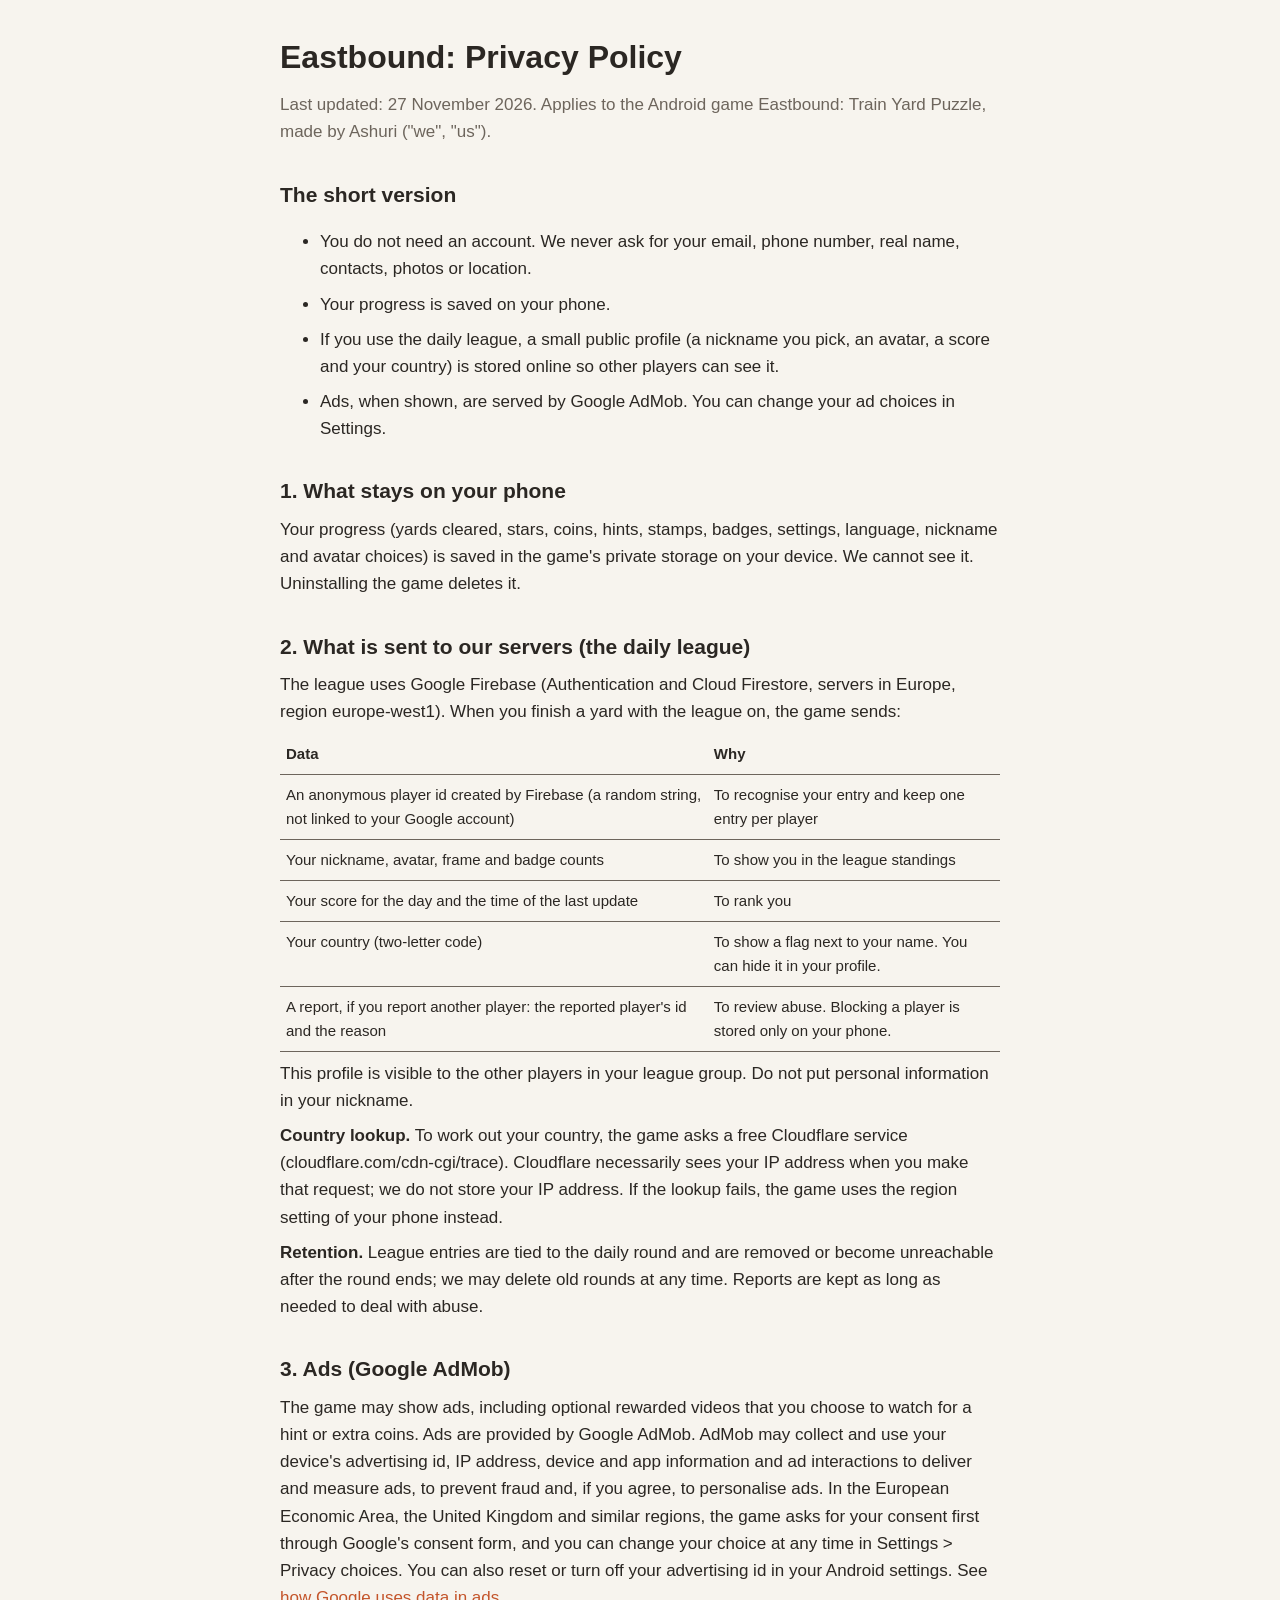
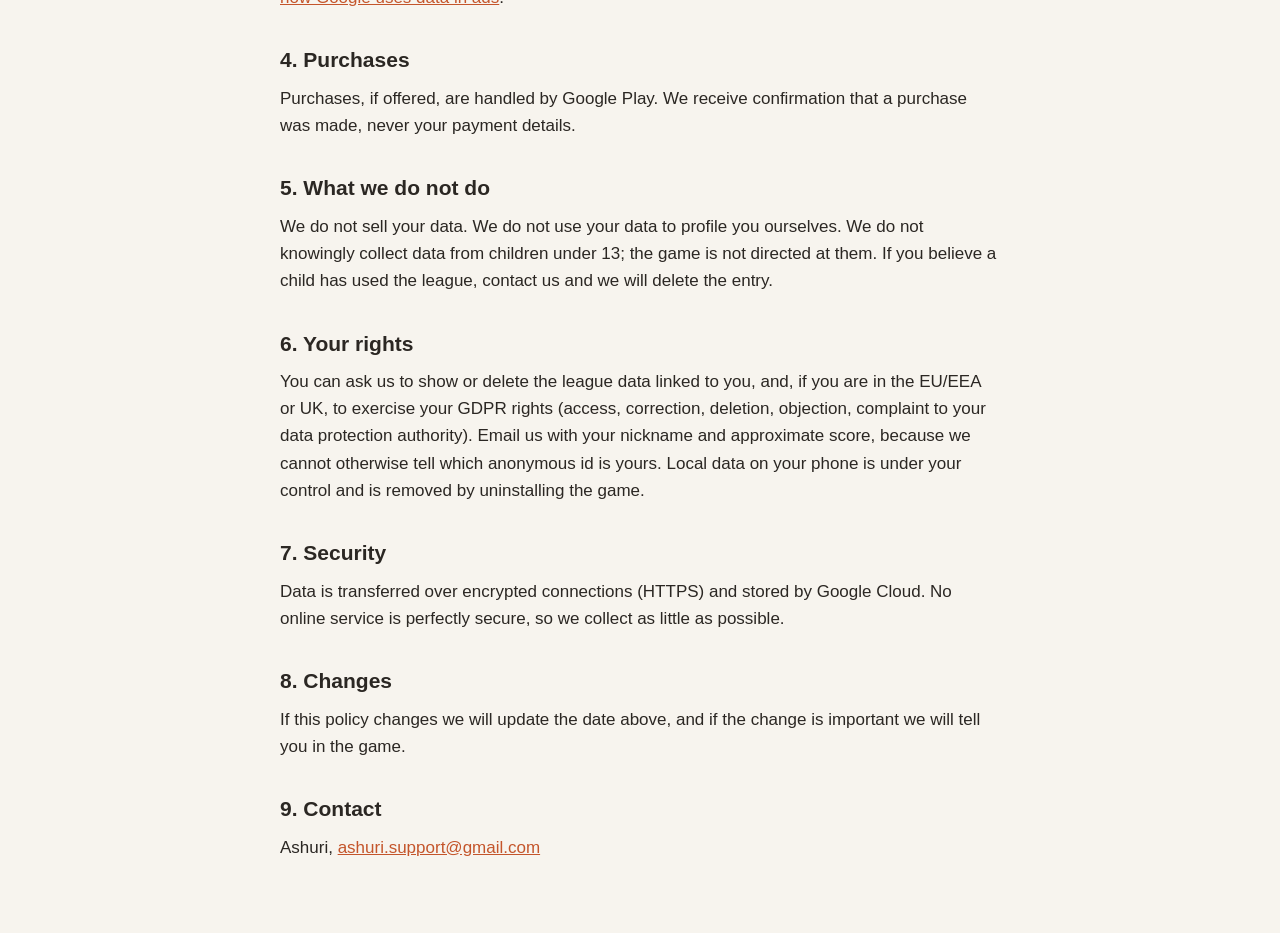
==== eastbound/privacy.html @ ae188632 "Eastbound privacy policy and terms Co-Authored-By: Claude Sonnet 5.5 <noreply@anthropic.com>" ====
<!doctype html>
<html lang="en"><head><meta charset="utf-8"><meta name="viewport" content="width=device-width,initial-scale=1">
<title>Eastbound: Privacy Policy</title><link rel="stylesheet" href="style.css"></head><body><main>
<h1>Eastbound: Privacy Policy</h1>
<p class="mut">Last updated: 27 November 2026. Applies to the Android game Eastbound: Train Yard Puzzle, made by Ashuri ("we", "us").</p>

<h2>The short version</h2>
<ul>
<li>You do not need an account. We never ask for your email, phone number, real name, contacts, photos or location.</li>
<li>Your progress is saved on your phone.</li>
<li>If you use the daily league, a small public profile (a nickname you pick, an avatar, a score and your country) is stored online so other players can see it.</li>
<li>Ads, when shown, are served by Google AdMob. You can change your ad choices in Settings.</li>
</ul>

<h2>1. What stays on your phone</h2>
<p>Your progress (yards cleared, stars, coins, hints, stamps, badges, settings, language, nickname and avatar choices) is saved in the game's private storage on your device. We cannot see it. Uninstalling the game deletes it.</p>

<h2>2. What is sent to our servers (the daily league)</h2>
<p>The league uses Google Firebase (Authentication and Cloud Firestore, servers in Europe, region europe-west1). When you finish a yard with the league on, the game sends:</p>
<table>
<tr><th>Data</th><th>Why</th></tr>
<tr><td>An anonymous player id created by Firebase (a random string, not linked to your Google account)</td><td>To recognise your entry and keep one entry per player</td></tr>
<tr><td>Your nickname, avatar, frame and badge counts</td><td>To show you in the league standings</td></tr>
<tr><td>Your score for the day and the time of the last update</td><td>To rank you</td></tr>
<tr><td>Your country (two-letter code)</td><td>To show a flag next to your name. You can hide it in your profile.</td></tr>
<tr><td>A report, if you report another player: the reported player's id and the reason</td><td>To review abuse. Blocking a player is stored only on your phone.</td></tr>
</table>
<p>This profile is visible to the other players in your league group. Do not put personal information in your nickname.</p>
<p><b>Country lookup.</b> To work out your country, the game asks a free Cloudflare service (cloudflare.com/cdn-cgi/trace). Cloudflare necessarily sees your IP address when you make that request; we do not store your IP address. If the lookup fails, the game uses the region setting of your phone instead.</p>
<p><b>Retention.</b> League entries are tied to the daily round and are removed or become unreachable after the round ends; we may delete old rounds at any time. Reports are kept as long as needed to deal with abuse.</p>

<h2>3. Ads (Google AdMob)</h2>
<p>The game may show ads, including optional rewarded videos that you choose to watch for a hint or extra coins. Ads are provided by Google AdMob. AdMob may collect and use your device's advertising id, IP address, device and app information and ad interactions to deliver and measure ads, to prevent fraud and, if you agree, to personalise ads. In the European Economic Area, the United Kingdom and similar regions, the game asks for your consent first through Google's consent form, and you can change your choice at any time in Settings > Privacy choices. You can also reset or turn off your advertising id in your Android settings. See <a href="https://policies.google.com/technologies/ads">how Google uses data in ads</a>.</p>

<h2>4. Purchases</h2>
<p>Purchases, if offered, are handled by Google Play. We receive confirmation that a purchase was made, never your payment details.</p>

<h2>5. What we do not do</h2>
<p>We do not sell your data. We do not use your data to profile you ourselves. We do not knowingly collect data from children under 13; the game is not directed at them. If you believe a child has used the league, contact us and we will delete the entry.</p>

<h2>6. Your rights</h2>
<p>You can ask us to show or delete the league data linked to you, and, if you are in the EU/EEA or UK, to exercise your GDPR rights (access, correction, deletion, objection, complaint to your data protection authority). Email us with your nickname and approximate score, because we cannot otherwise tell which anonymous id is yours. Local data on your phone is under your control and is removed by uninstalling the game.</p>

<h2>7. Security</h2>
<p>Data is transferred over encrypted connections (HTTPS) and stored by Google Cloud. No online service is perfectly secure, so we collect as little as possible.</p>

<h2>8. Changes</h2>
<p>If this policy changes we will update the date above, and if the change is important we will tell you in the game.</p>

<h2>9. Contact</h2>
<p>Ashuri, <a href="mailto:ashuri.support@gmail.com">ashuri.support@gmail.com</a></p>
</main></body></html>
---- eastbound/style.css ----
:root{--bg:#f7f4ee;--fg:#2b2723;--mut:#6d655c;--ac:#c4552b}
@media(prefers-color-scheme:dark){:root{--bg:#1d1b19;--fg:#ece6dc;--mut:#a39a8d;--ac:#e8855f}}
body{margin:0;background:var(--bg);color:var(--fg);font:17px/1.6 -apple-system,Inter,Segoe UI,Roboto,sans-serif}
main{max-width:720px;margin:0 auto;padding:32px 20px 64px}
h1{font-size:32px;margin:0 0 4px}h2{font-size:21px;margin:32px 0 8px}
p,li{margin:8px 0}.mut{color:var(--mut)}a{color:var(--ac)}
table{border-collapse:collapse;width:100%;font-size:15px}td,th{border-bottom:1px solid var(--mut);padding:8px 6px;text-align:left;vertical-align:top}
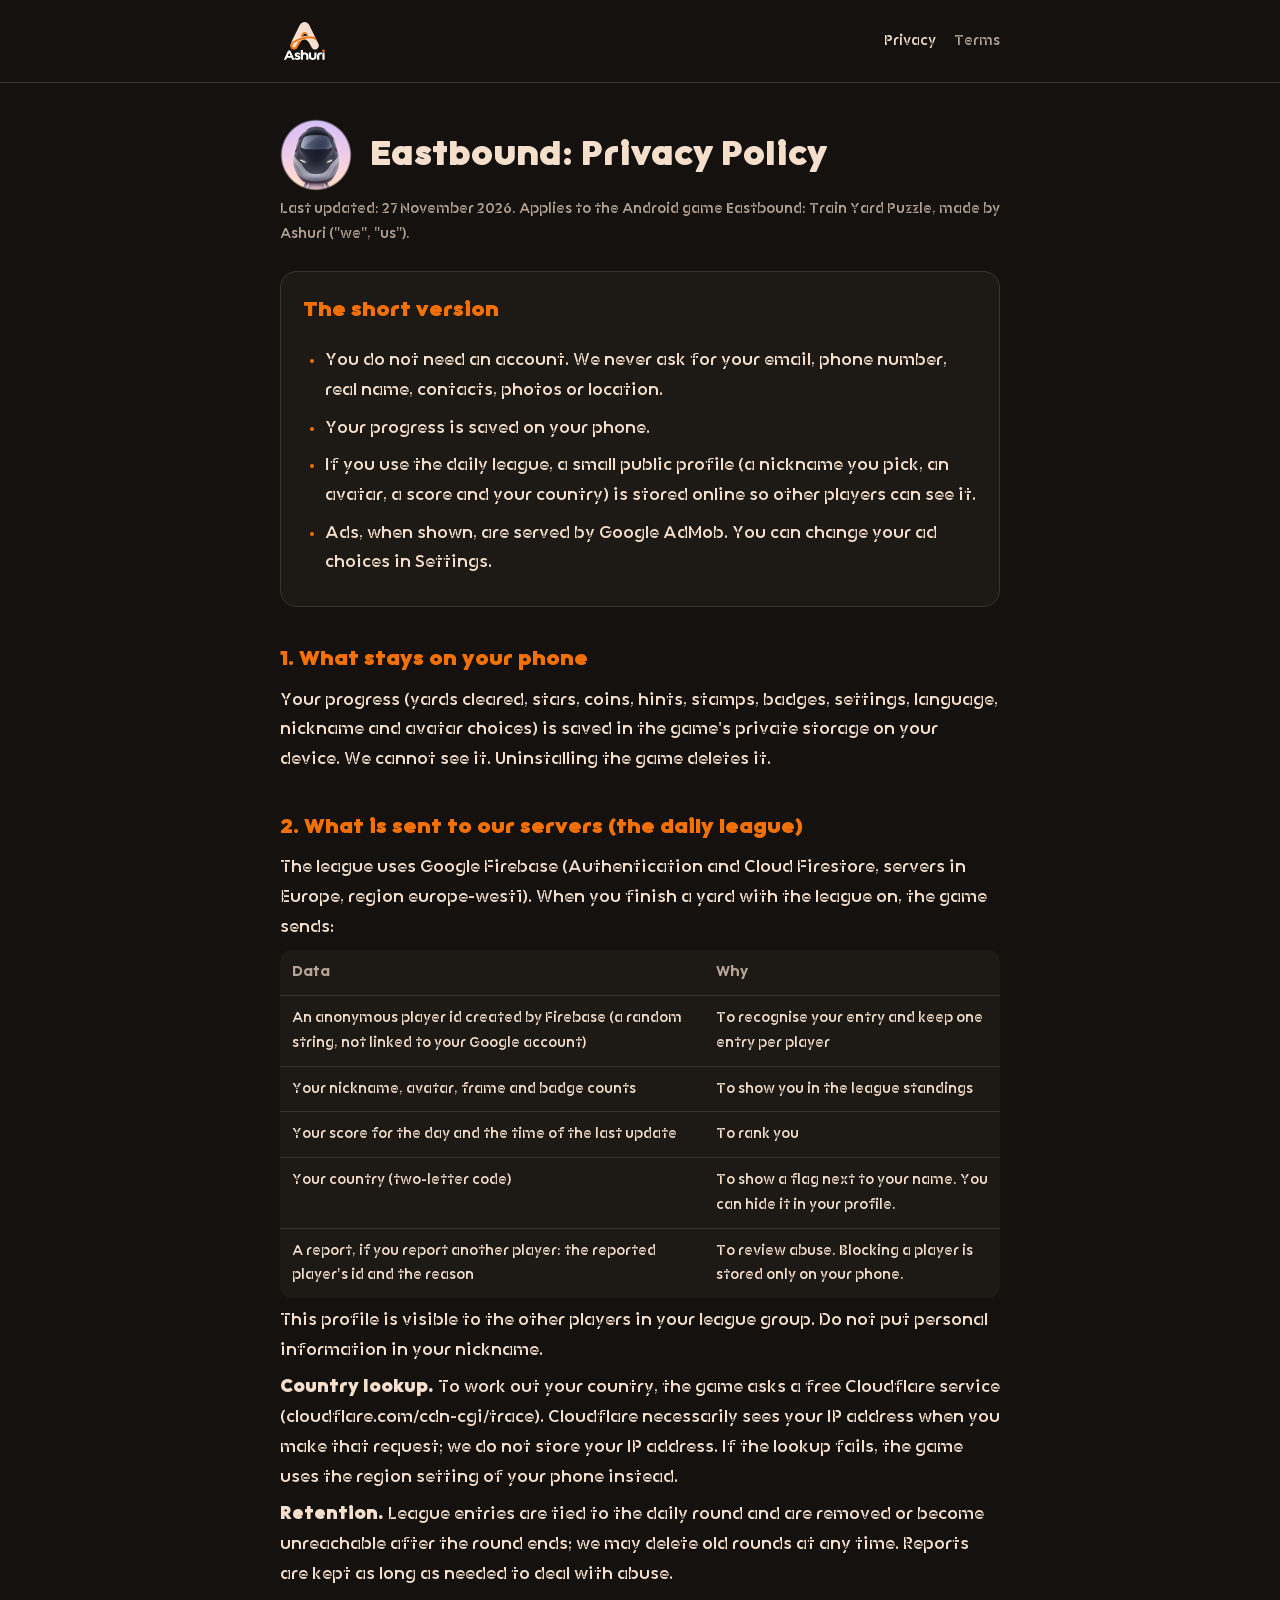
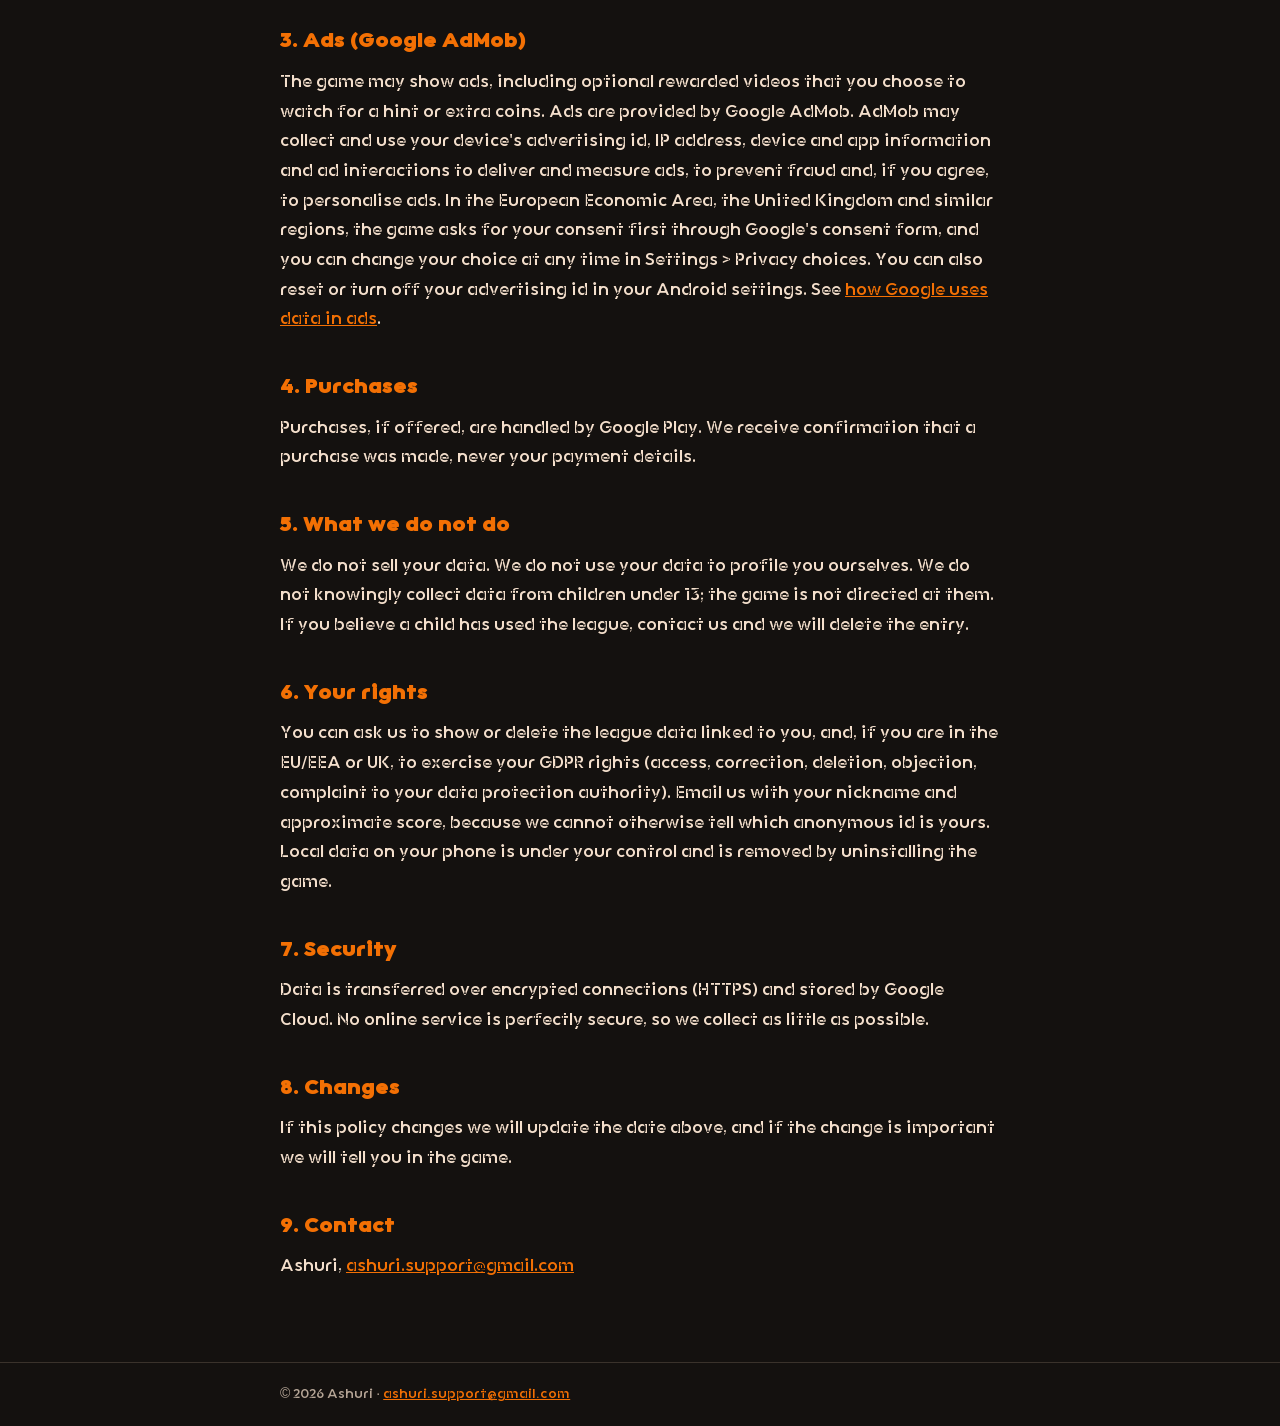
==== commit fb67e65a: "Brand the pages: Ashuri logo, AshuriSans, brand colours Co-Authored-By: Claude Sonnet 5.5 <noreply@a" ====
--- a/eastbound/privacy.html
+++ b/eastbound/privacy.html
@@ -1,16 +1,16 @@
 <!doctype html>
 <html lang="en"><head><meta charset="utf-8"><meta name="viewport" content="width=device-width,initial-scale=1">
-<title>Eastbound: Privacy Policy</title><link rel="stylesheet" href="style.css"></head><body><main>
-<h1>Eastbound: Privacy Policy</h1>
-<p class="mut">Last updated: 27 November 2026. Applies to the Android game Eastbound: Train Yard Puzzle, made by Ashuri ("we", "us").</p>
+<title>Eastbound: Privacy Policy</title><link rel="stylesheet" href="style.css"><meta name="theme-color" content="#14110F"><link rel="icon" href="../assets/symbol.svg"></head><body><header><div class="bar"><a href="../"><img class="logo" src="../assets/logo.svg" alt="Ashuri"></a><nav><a href="../eastbound/privacy.html" class="on">Privacy</a><a href="../eastbound/terms.html">Terms</a></nav></div></header><main>
+<div class="hero"><img src="../assets/eastbound-icon.png" alt="Eastbound"><div><h1>Eastbound: Privacy Policy</h1></div></div>
+<p class="sub">Last updated: 27 November 2026. Applies to the Android game Eastbound: Train Yard Puzzle, made by Ashuri ("we", "us").</p>
 
-<h2>The short version</h2>
+<div class="short"><h2>The short version</h2>
 <ul>
 <li>You do not need an account. We never ask for your email, phone number, real name, contacts, photos or location.</li>
 <li>Your progress is saved on your phone.</li>
 <li>If you use the daily league, a small public profile (a nickname you pick, an avatar, a score and your country) is stored online so other players can see it.</li>
 <li>Ads, when shown, are served by Google AdMob. You can change your ad choices in Settings.</li>
-</ul>
+</ul></div>
 
 <h2>1. What stays on your phone</h2>
 <p>Your progress (yards cleared, stars, coins, hints, stamps, badges, settings, language, nickname and avatar choices) is saved in the game's private storage on your device. We cannot see it. Uninstalling the game deletes it.</p>
@@ -49,4 +49,4 @@
 
 <h2>9. Contact</h2>
 <p>Ashuri, <a href="mailto:ashuri.support@gmail.com">ashuri.support@gmail.com</a></p>
-</main></body></html>
+</main><footer><div>© 2026 Ashuri · <a href="mailto:ashuri.support@gmail.com">ashuri.support@gmail.com</a></div></footer></body></html>
--- a/eastbound/style.css
+++ b/eastbound/style.css
@@ -1,7 +1,29 @@
-:root{--bg:#f7f4ee;--fg:#2b2723;--mut:#6d655c;--ac:#c4552b}
-@media(prefers-color-scheme:dark){:root{--bg:#1d1b19;--fg:#ece6dc;--mut:#a39a8d;--ac:#e8855f}}
-body{margin:0;background:var(--bg);color:var(--fg);font:17px/1.6 -apple-system,Inter,Segoe UI,Roboto,sans-serif}
-main{max-width:720px;margin:0 auto;padding:32px 20px 64px}
-h1{font-size:32px;margin:0 0 4px}h2{font-size:21px;margin:32px 0 8px}
-p,li{margin:8px 0}.mut{color:var(--mut)}a{color:var(--ac)}
-table{border-collapse:collapse;width:100%;font-size:15px}td,th{border-bottom:1px solid var(--mut);padding:8px 6px;text-align:left;vertical-align:top}
+@font-face{font-family:AshuriSans;src:url(../assets/AshuriSans-Normal-Light.woff2) format("woff2");font-weight:300}
+@font-face{font-family:AshuriSans;src:url(../assets/AshuriSans-Normal-Regular.woff2) format("woff2");font-weight:400}
+@font-face{font-family:AshuriSans;src:url(../assets/AshuriSans-Normal-Bold.woff2) format("woff2");font-weight:700}
+:root{--bg:#14110F;--card:#1D1915;--fg:#F4DFCC;--mut:#B5A596;--ac:#F37004;--line:#3A322B}
+*{box-sizing:border-box}
+body{margin:0;background:var(--bg);color:var(--fg);font:300 18px/1.65 AshuriSans,-apple-system,"Segoe UI",Roboto,sans-serif}
+header{border-bottom:1px solid var(--line)}
+.bar{max-width:760px;margin:0 auto;padding:18px 20px;display:flex;align-items:center;gap:14px}
+.bar img.logo{height:46px;width:auto;display:block}
+.bar nav{margin-left:auto;display:flex;gap:18px;font-size:15px}
+.bar nav a{color:var(--mut);text-decoration:none}.bar nav a:hover,.bar nav a.on{color:var(--fg)}
+main{max-width:760px;margin:0 auto;padding:36px 20px 72px}
+.hero{display:flex;align-items:center;gap:18px;margin-bottom:6px}
+.hero img{width:72px;height:72px;border-radius:16px}
+h1{font-weight:700;font-size:34px;line-height:1.15;margin:0}
+.sub{color:var(--mut);margin:6px 0 0;font-size:15px}
+h2{font-weight:700;font-size:21px;margin:36px 0 6px;color:var(--ac)}
+p,li{margin:8px 0}ul{padding-left:22px}li::marker{color:var(--ac)}
+.mut{color:var(--mut)}a{color:var(--ac)}
+.short{background:var(--card);border:1px solid var(--line);border-radius:16px;padding:6px 22px 10px;margin:24px 0}
+.short h2{margin-top:16px}
+table{border-collapse:collapse;width:100%;font-size:15px;background:var(--card);border-radius:12px;overflow:hidden}
+td,th{border-bottom:1px solid var(--line);padding:10px 12px;text-align:left;vertical-align:top}th{color:var(--mut);font-weight:400}
+tr:last-child td{border-bottom:0}
+footer{border-top:1px solid var(--line);color:var(--mut);font-size:14px}
+footer div{max-width:760px;margin:0 auto;padding:20px}
+.card{display:flex;align-items:center;gap:16px;background:var(--card);border:1px solid var(--line);border-radius:16px;padding:16px;margin-top:20px;text-decoration:none;color:var(--fg)}
+.card img{width:64px;height:64px;border-radius:14px}.card b{font-size:20px;display:block}.card span{color:var(--mut);font-size:15px}
+@media(max-width:480px){.bar nav{gap:12px;font-size:14px}h1{font-size:28px}}
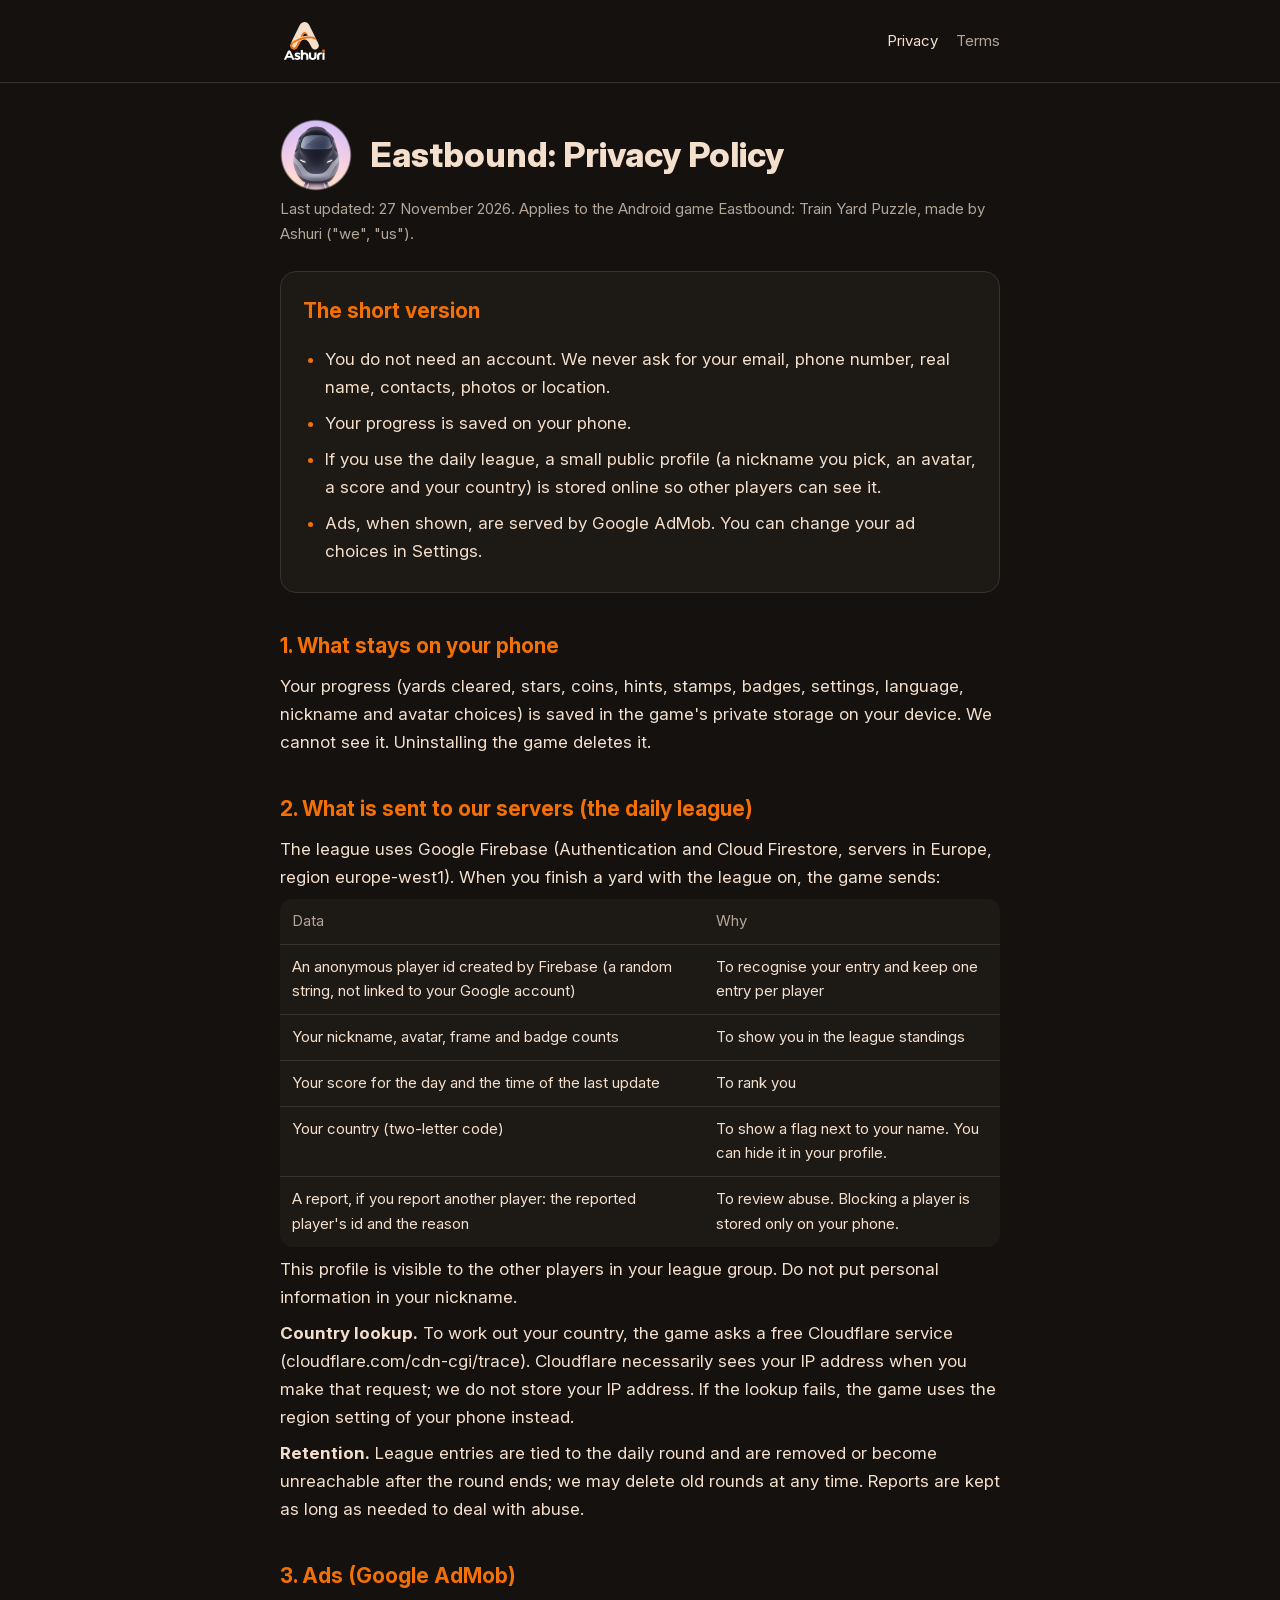
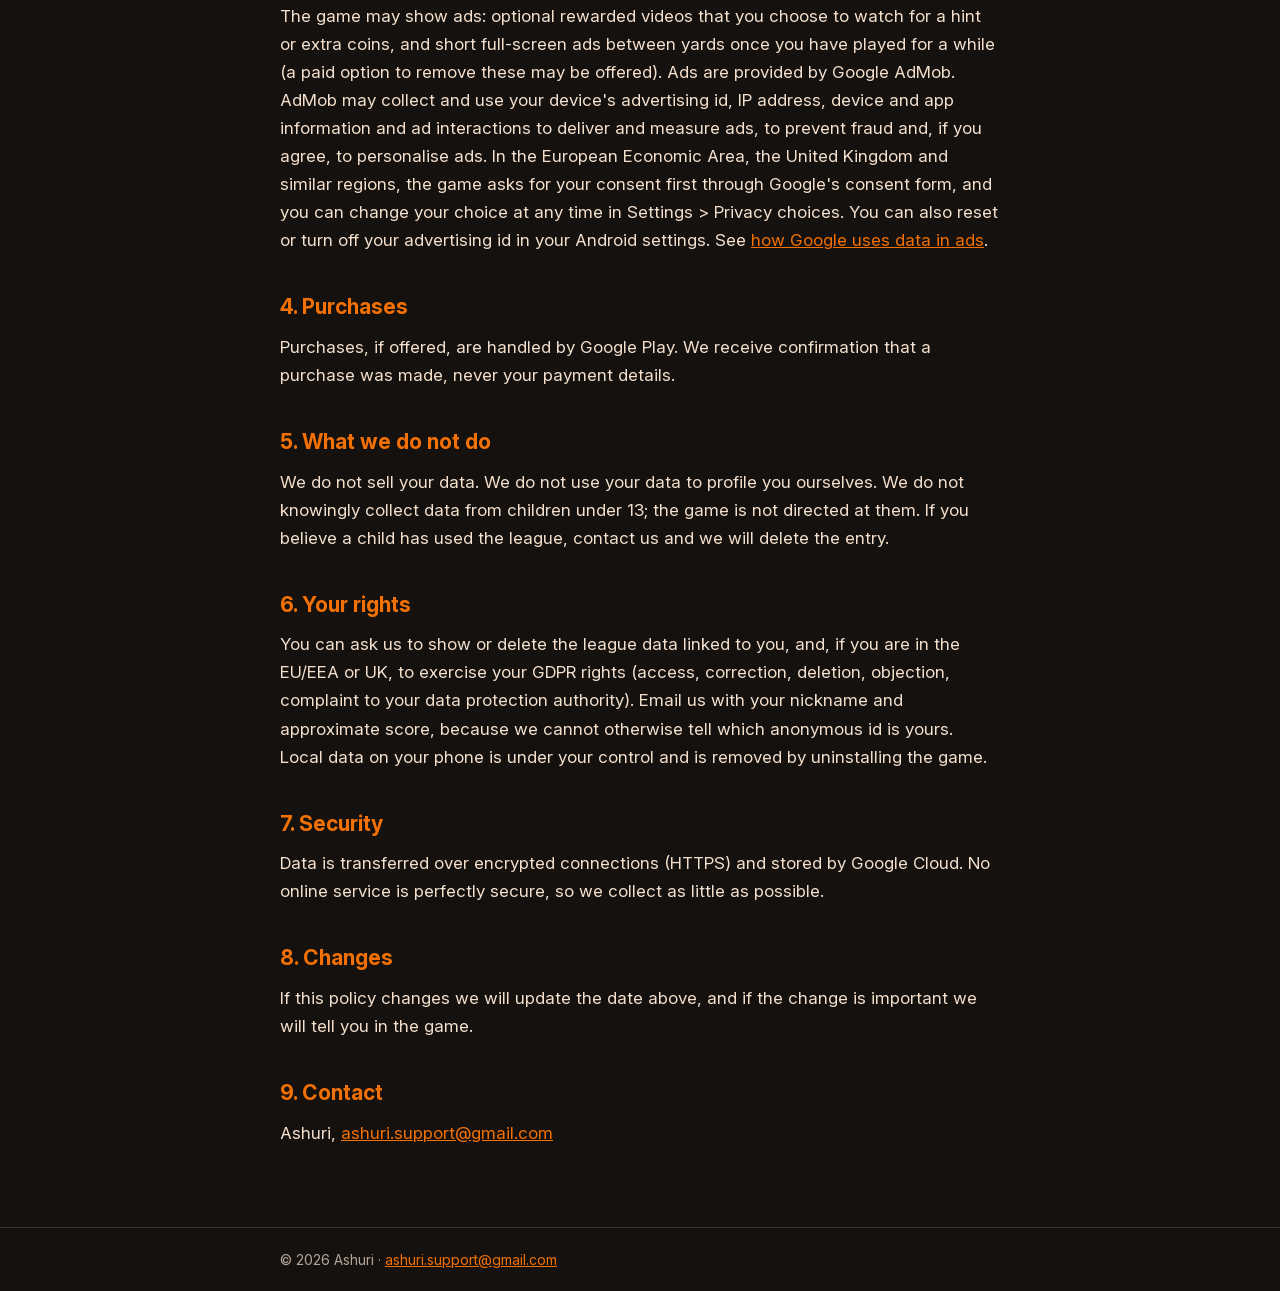
==== commit 8e4bcecb: "Policy and terms: interstitial ads between yards Co-Authored-By: Claude Sonnet 5.5 <noreply@anthropi" ====
--- a/eastbound/privacy.html
+++ b/eastbound/privacy.html
@@ -30,7 +30,7 @@
 <p><b>Retention.</b> League entries are tied to the daily round and are removed or become unreachable after the round ends; we may delete old rounds at any time. Reports are kept as long as needed to deal with abuse.</p>
 
 <h2>3. Ads (Google AdMob)</h2>
-<p>The game may show ads, including optional rewarded videos that you choose to watch for a hint or extra coins. Ads are provided by Google AdMob. AdMob may collect and use your device's advertising id, IP address, device and app information and ad interactions to deliver and measure ads, to prevent fraud and, if you agree, to personalise ads. In the European Economic Area, the United Kingdom and similar regions, the game asks for your consent first through Google's consent form, and you can change your choice at any time in Settings > Privacy choices. You can also reset or turn off your advertising id in your Android settings. See <a href="https://policies.google.com/technologies/ads">how Google uses data in ads</a>.</p>
+<p>The game may show ads: optional rewarded videos that you choose to watch for a hint or extra coins, and short full-screen ads between yards once you have played for a while (a paid option to remove these may be offered). Ads are provided by Google AdMob. AdMob may collect and use your device's advertising id, IP address, device and app information and ad interactions to deliver and measure ads, to prevent fraud and, if you agree, to personalise ads. In the European Economic Area, the United Kingdom and similar regions, the game asks for your consent first through Google's consent form, and you can change your choice at any time in Settings > Privacy choices. You can also reset or turn off your advertising id in your Android settings. See <a href="https://policies.google.com/technologies/ads">how Google uses data in ads</a>.</p>
 
 <h2>4. Purchases</h2>
 <p>Purchases, if offered, are handled by Google Play. We receive confirmation that a purchase was made, never your payment details.</p>
--- a/eastbound/style.css
+++ b/eastbound/style.css
@@ -1,9 +1,7 @@
-@font-face{font-family:AshuriSans;src:url(../assets/AshuriSans-Normal-Light.woff2) format("woff2");font-weight:300}
-@font-face{font-family:AshuriSans;src:url(../assets/AshuriSans-Normal-Regular.woff2) format("woff2");font-weight:400}
-@font-face{font-family:AshuriSans;src:url(../assets/AshuriSans-Normal-Bold.woff2) format("woff2");font-weight:700}
+@font-face{font-family:Inter;src:url(../assets/Inter.ttf) format("truetype");font-weight:100 900;font-display:swap}
 :root{--bg:#14110F;--card:#1D1915;--fg:#F4DFCC;--mut:#B5A596;--ac:#F37004;--line:#3A322B}
 *{box-sizing:border-box}
-body{margin:0;background:var(--bg);color:var(--fg);font:300 18px/1.65 AshuriSans,-apple-system,"Segoe UI",Roboto,sans-serif}
+body{margin:0;background:var(--bg);color:var(--fg);font:400 17px/1.65 Inter,-apple-system,"Segoe UI",Roboto,sans-serif}
 header{border-bottom:1px solid var(--line)}
 .bar{max-width:760px;margin:0 auto;padding:18px 20px;display:flex;align-items:center;gap:14px}
 .bar img.logo{height:46px;width:auto;display:block}
@@ -12,7 +10,7 @@
 main{max-width:760px;margin:0 auto;padding:36px 20px 72px}
 .hero{display:flex;align-items:center;gap:18px;margin-bottom:6px}
 .hero img{width:72px;height:72px;border-radius:16px}
-h1{font-weight:700;font-size:34px;line-height:1.15;margin:0}
+h1{font-weight:800;font-size:34px;line-height:1.15;margin:0}
 .sub{color:var(--mut);margin:6px 0 0;font-size:15px}
 h2{font-weight:700;font-size:21px;margin:36px 0 6px;color:var(--ac)}
 p,li{margin:8px 0}ul{padding-left:22px}li::marker{color:var(--ac)}
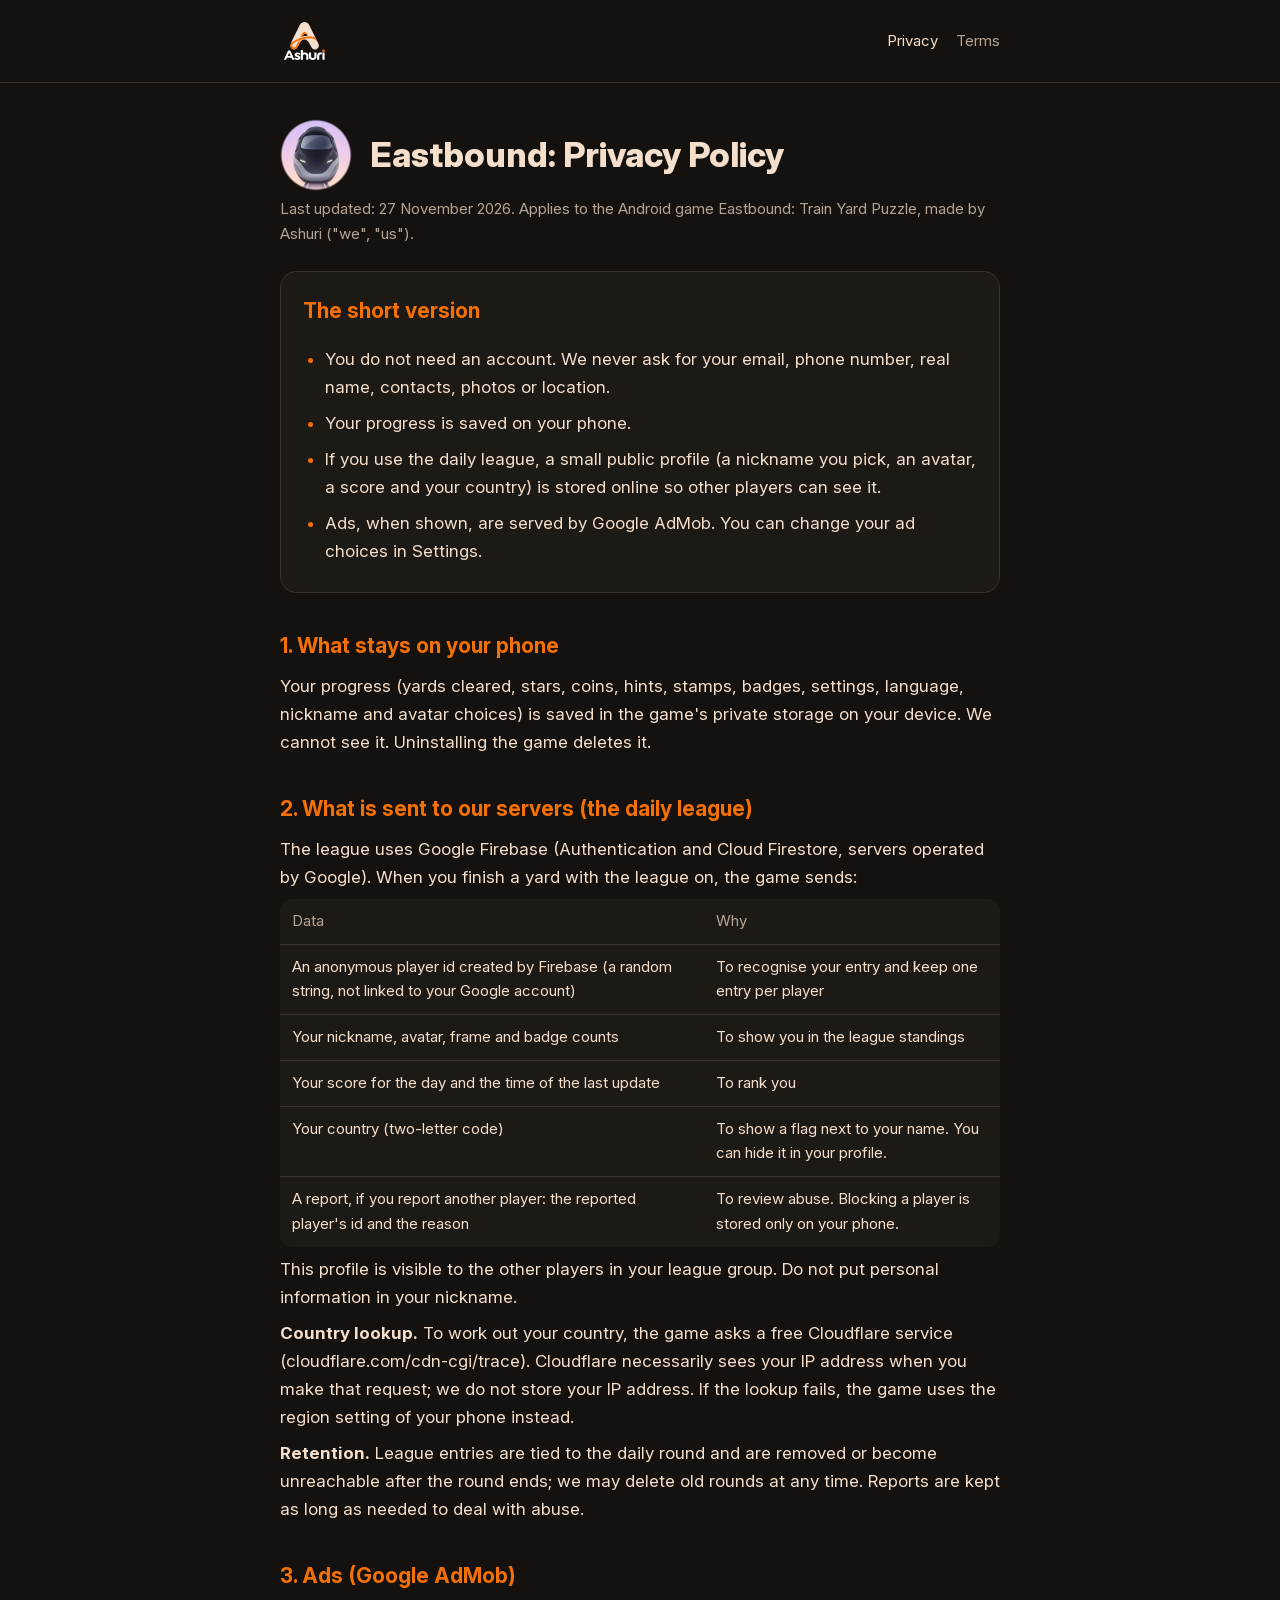
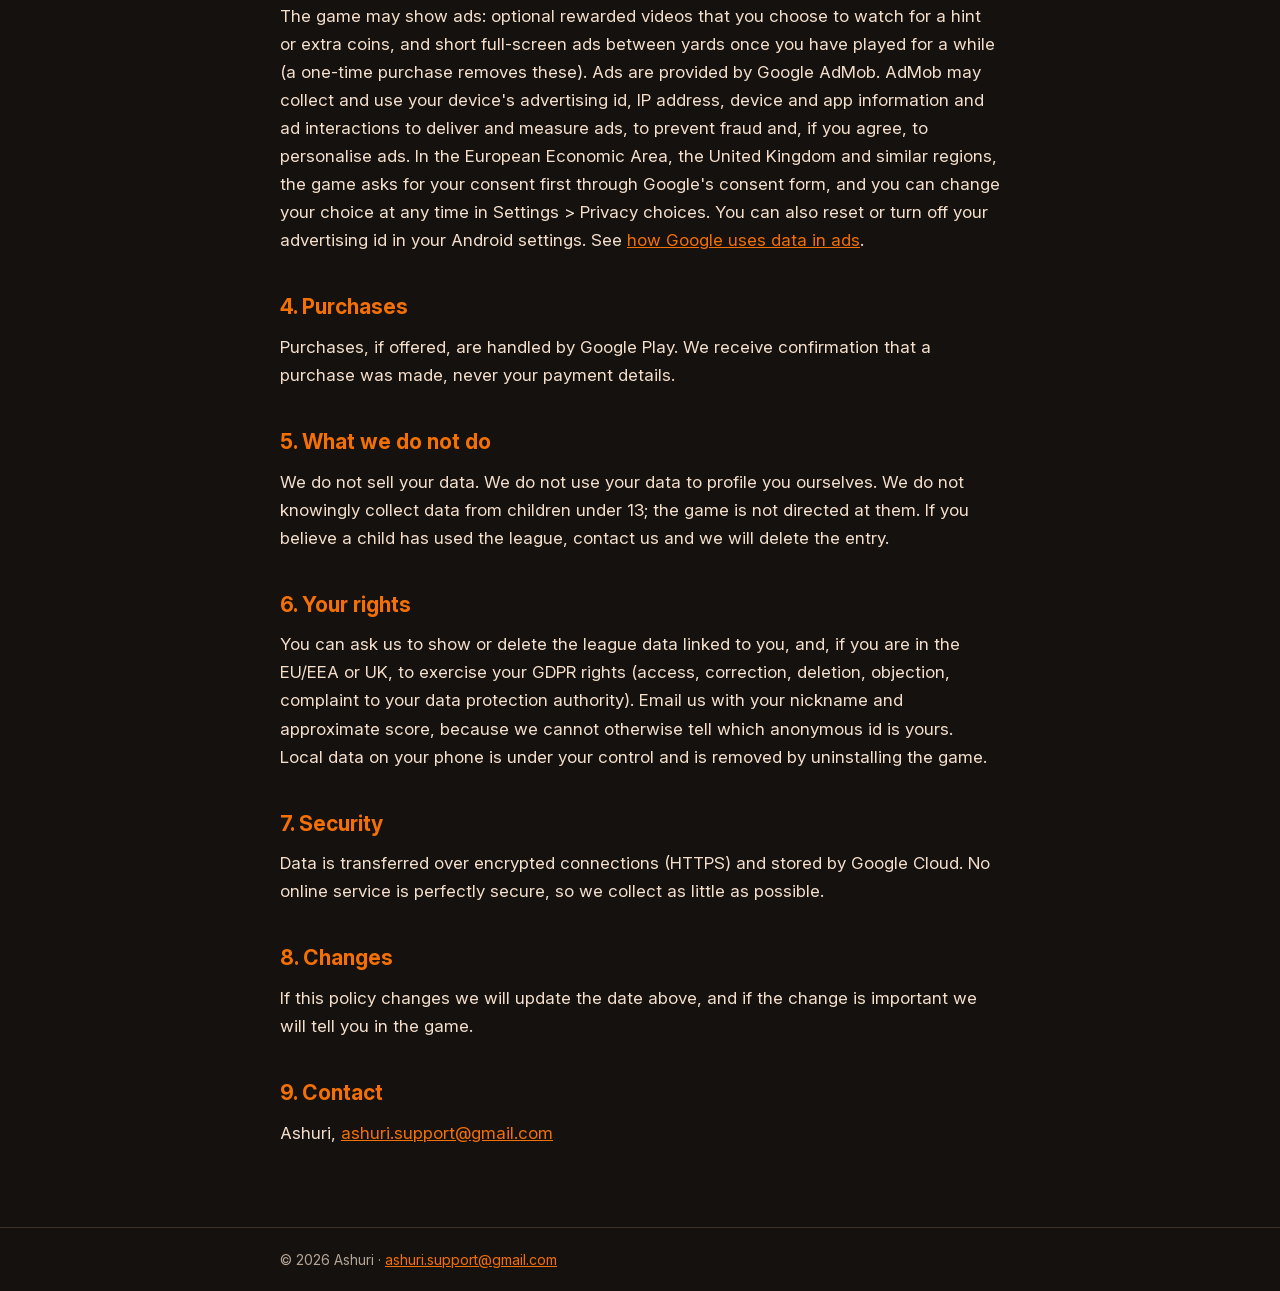
==== commit a68482b0: "Policy wording: one-time purchase removes between-yards ads Co-Authored-By: Claude Sonnet 5.5 <norep" ====
--- a/eastbound/privacy.html
+++ b/eastbound/privacy.html
@@ -16,7 +16,7 @@
 <p>Your progress (yards cleared, stars, coins, hints, stamps, badges, settings, language, nickname and avatar choices) is saved in the game's private storage on your device. We cannot see it. Uninstalling the game deletes it.</p>
 
 <h2>2. What is sent to our servers (the daily league)</h2>
-<p>The league uses Google Firebase (Authentication and Cloud Firestore, servers in Europe, region europe-west1). When you finish a yard with the league on, the game sends:</p>
+<p>The league uses Google Firebase (Authentication and Cloud Firestore, servers operated by Google). When you finish a yard with the league on, the game sends:</p>
 <table>
 <tr><th>Data</th><th>Why</th></tr>
 <tr><td>An anonymous player id created by Firebase (a random string, not linked to your Google account)</td><td>To recognise your entry and keep one entry per player</td></tr>
@@ -30,7 +30,7 @@
 <p><b>Retention.</b> League entries are tied to the daily round and are removed or become unreachable after the round ends; we may delete old rounds at any time. Reports are kept as long as needed to deal with abuse.</p>
 
 <h2>3. Ads (Google AdMob)</h2>
-<p>The game may show ads: optional rewarded videos that you choose to watch for a hint or extra coins, and short full-screen ads between yards once you have played for a while (a paid option to remove these may be offered). Ads are provided by Google AdMob. AdMob may collect and use your device's advertising id, IP address, device and app information and ad interactions to deliver and measure ads, to prevent fraud and, if you agree, to personalise ads. In the European Economic Area, the United Kingdom and similar regions, the game asks for your consent first through Google's consent form, and you can change your choice at any time in Settings > Privacy choices. You can also reset or turn off your advertising id in your Android settings. See <a href="https://policies.google.com/technologies/ads">how Google uses data in ads</a>.</p>
+<p>The game may show ads: optional rewarded videos that you choose to watch for a hint or extra coins, and short full-screen ads between yards once you have played for a while (a one-time purchase removes these). Ads are provided by Google AdMob. AdMob may collect and use your device's advertising id, IP address, device and app information and ad interactions to deliver and measure ads, to prevent fraud and, if you agree, to personalise ads. In the European Economic Area, the United Kingdom and similar regions, the game asks for your consent first through Google's consent form, and you can change your choice at any time in Settings > Privacy choices. You can also reset or turn off your advertising id in your Android settings. See <a href="https://policies.google.com/technologies/ads">how Google uses data in ads</a>.</p>
 
 <h2>4. Purchases</h2>
 <p>Purchases, if offered, are handled by Google Play. We receive confirmation that a purchase was made, never your payment details.</p>
